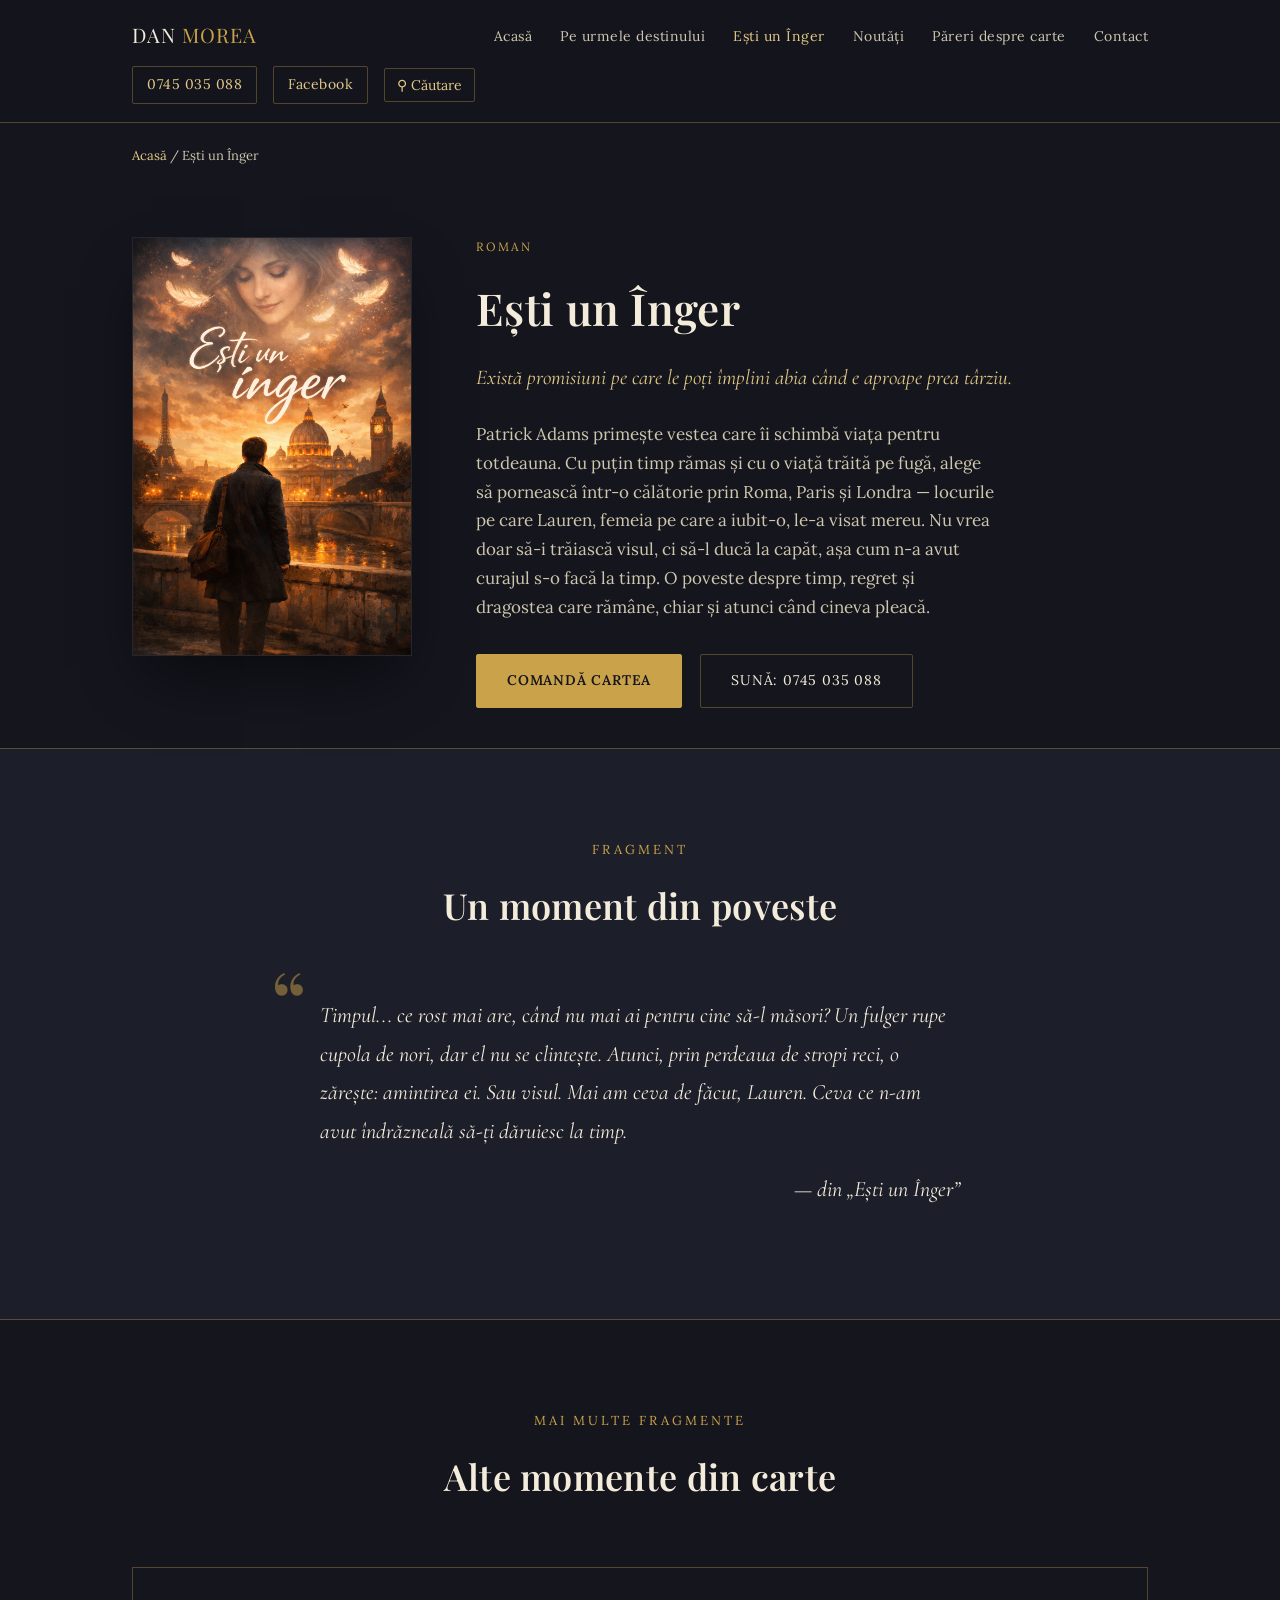
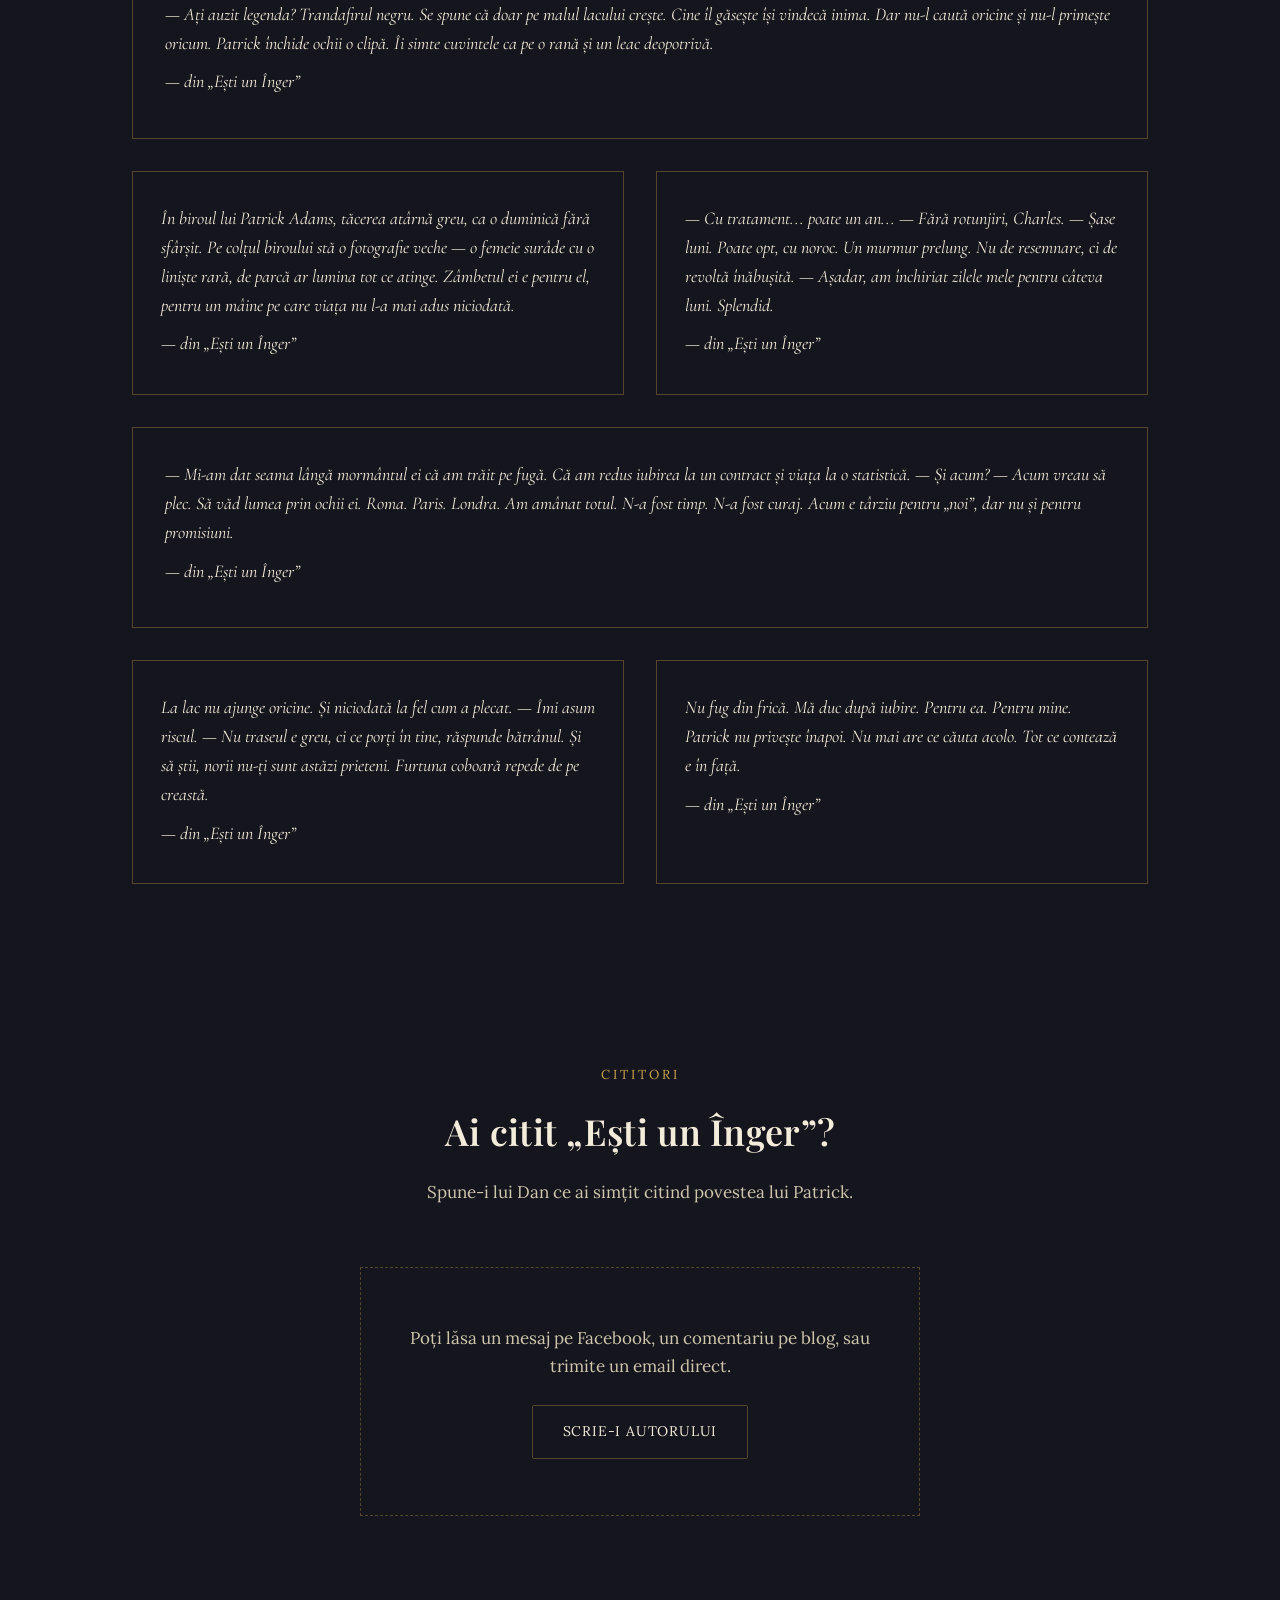
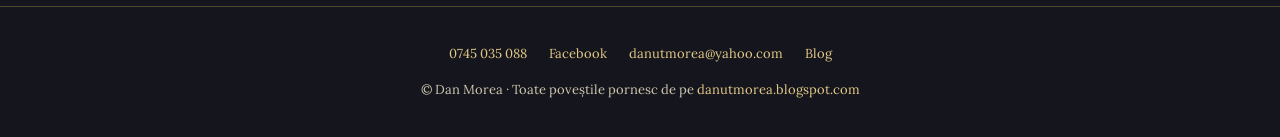
==== esti-un-inger.html @ 1bf9489e "Add files via upload" ====
<!DOCTYPE html>
<html lang="ro">
<head>
<meta charset="UTF-8">
<meta name="viewport" content="width=device-width, initial-scale=1.0">
<title>Ești un Înger — Dan Morea</title>
<meta name="description" content="Ești un Înger, roman de Dan Morea. Patrick Adams pornește într-o călătorie prin Roma, Paris și Londra pentru a împlini o promisiune amânată prea mult.">
<meta property="og:title" content="Ești un Înger — Dan Morea">
<meta property="og:description" content="Există promisiuni pe care le poți împlini abia când e aproape prea târziu. Descoperă romanul.">
<meta property="og:type" content="book">
<meta property="og:image" content="coperta-esti-un-inger.png">
<meta name="robots" content="index, follow">
<link rel="preconnect" href="https://fonts.googleapis.com">
<link rel="preconnect" href="https://fonts.gstatic.com" crossorigin>
<link href="https://fonts.googleapis.com/css2?family=Playfair+Display:ital,wght@0,500;0,600;1,500&family=Lora:ital,wght@0,400;0,500;1,400&family=Cormorant+Garamond:ital,wght@1,500&display=swap" rel="stylesheet">
<link rel="stylesheet" href="styles.css">
</head>
<body>

<header>
  <div class="nav">
    <div class="brand">DAN <span>MOREA</span></div>
    <nav>
      <ul>
        <li><a href="index.html">Acasă</a></li>
        <li><a href="pe-urmele-destinului.html">Pe urmele destinului</a></li>
        <li><a href="esti-un-inger.html" class="active">Ești un Înger</a></li>
        <li><a href="noutati.html">Noutăți</a></li>
        <li><a href="pareri.html">Păreri despre carte</a></li>
        <li><a href="index.html#contact">Contact</a></li>
      </ul>
    </nav>
    <div class="nav-icons">
      <a href="tel:0745035088">0745 035 088</a>
      <a href="https://www.facebook.com/Dan-Morea-103458004781067/">Facebook</a>
      <div class="search-wrap">
        <button class="search-toggle" onclick="document.getElementById('search-box').classList.toggle('open'); document.getElementById('site-search-input').focus();">⚲ Căutare</button>
        <div class="search-box" id="search-box">
          <input type="text" id="site-search-input" placeholder="Caută pe site...">
          <div class="search-results" id="site-search-results"></div>
        </div>
      </div>
    </div>
  </div>
</header>

<div class="breadcrumb"><a href="index.html">Acasă</a> / Ești un Înger</div>

<section class="book-hero">
  <div class="wrap book-hero-grid">
    <img class="cover-frame" src="coperta-esti-un-inger.png" alt="Coperta romanului Ești un Înger">
    <div>
      <div class="book-detail-eyebrow">Roman</div>
      <h1>Ești un Înger</h1>
      <p class="book-tagline">Există promisiuni pe care le poți împlini abia când e aproape prea târziu.</p>
      <p class="desc">Patrick Adams primește vestea care îi schimbă viața pentru totdeauna. Cu puțin timp rămas și cu o viață trăită pe fugă, alege să pornească într-o călătorie prin Roma, Paris și Londra — locurile pe care Lauren, femeia pe care a iubit-o, le-a visat mereu. Nu vrea doar să-i trăiască visul, ci să-l ducă la capăt, așa cum n-a avut curajul s-o facă la timp. O poveste despre timp, regret și dragostea care rămâne, chiar și atunci când cineva pleacă.</p>
      <div class="cta-row" style="justify-content:flex-start;">
        <a href="index.html#contact" class="btn btn-solid">Comandă cartea</a>
        <a href="tel:0745035088" class="btn btn-ghost">Sună: 0745 035 088</a>
      </div>
    </div>
  </div>
</section>

<section class="excerpt">
  <div class="wrap">
    <div class="section-head">
      <div class="eyebrow">Fragment</div>
      <h2>Un moment din poveste</h2>
    </div>
    <div class="excerpt-box">
      <p>Timpul... ce rost mai are, când nu mai ai pentru cine să-l măsori? Un fulger rupe cupola de nori, dar el nu se clintește. Atunci, prin perdeaua de stropi reci, o zărește: amintirea ei. Sau visul. Mai am ceva de făcut, Lauren. Ceva ce n-am avut îndrăzneală să-ți dăruiesc la timp.</p>
      <p class="excerpt-note">— din „Ești un Înger”</p>
    </div>
  </div>
</section>

<section style="background:var(--ink);">
  <div class="wrap">
    <div class="section-head">
      <div class="eyebrow">Mai multe fragmente</div>
      <h2>Alte momente din carte</h2>
    </div>
    <div class="fragment-grid">
      <div class="fragment-card wide">
        <div class="fragment-body" style="padding:32px;">
          <p>— Ați auzit legenda? Trandafirul negru. Se spune că doar pe malul lacului crește. Cine îl găsește își vindecă inima. Dar nu-l caută oricine și nu-l primește oricum. Patrick închide ochii o clipă. Îi simte cuvintele ca pe o rană și un leac deopotrivă.</p>
          <p class="fragment-note">— din „Ești un Înger”</p>
        </div>
      </div>
      <div class="fragment-card">
        <div class="fragment-body" style="padding-top:32px;">
          <p>În biroul lui Patrick Adams, tăcerea atârnă greu, ca o duminică fără sfârșit. Pe colțul biroului stă o fotografie veche — o femeie surâde cu o liniște rară, de parcă ar lumina tot ce atinge. Zâmbetul ei e pentru el, pentru un mâine pe care viața nu l-a mai adus niciodată.</p>
          <p class="fragment-note">— din „Ești un Înger”</p>
        </div>
      </div>
      <div class="fragment-card">
        <div class="fragment-body" style="padding-top:32px;">
          <p>— Cu tratament... poate un an... — Fără rotunjiri, Charles. — Șase luni. Poate opt, cu noroc. Un murmur prelung. Nu de resemnare, ci de revoltă înăbușită. — Așadar, am închiriat zilele mele pentru câteva luni. Splendid.</p>
          <p class="fragment-note">— din „Ești un Înger”</p>
        </div>
      </div>
      <div class="fragment-card wide">
        <div class="fragment-body" style="padding:32px;">
          <p>— Mi-am dat seama lângă mormântul ei că am trăit pe fugă. Că am redus iubirea la un contract și viața la o statistică. — Și acum? — Acum vreau să plec. Să văd lumea prin ochii ei. Roma. Paris. Londra. Am amânat totul. N-a fost timp. N-a fost curaj. Acum e târziu pentru „noi”, dar nu și pentru promisiuni.</p>
          <p class="fragment-note">— din „Ești un Înger”</p>
        </div>
      </div>
      <div class="fragment-card">
        <div class="fragment-body" style="padding-top:32px;">
          <p>La lac nu ajunge oricine. Și niciodată la fel cum a plecat. — Îmi asum riscul. — Nu traseul e greu, ci ce porți în tine, răspunde bătrânul. Și să știi, norii nu-ți sunt astăzi prieteni. Furtuna coboară repede de pe creastă.</p>
          <p class="fragment-note">— din „Ești un Înger”</p>
        </div>
      </div>
      <div class="fragment-card">
        <div class="fragment-body" style="padding-top:32px;">
          <p>Nu fug din frică. Mă duc după iubire. Pentru ea. Pentru mine. Patrick nu privește înapoi. Nu mai are ce căuta acolo. Tot ce contează e în față.</p>
          <p class="fragment-note">— din „Ești un Înger”</p>
        </div>
      </div>
    </div>
  </div>
</section>

<section id="pareri-teaser">
  <div class="wrap">
    <div class="section-head">
      <div class="eyebrow">Cititori</div>
      <h2>Ai citit „Ești un Înger”?</h2>
      <p>Spune-i lui Dan ce ai simțit citind povestea lui Patrick.</p>
    </div>
    <div class="review-empty">
      <p>Poți lăsa un mesaj pe Facebook, un comentariu pe blog, sau trimite un email direct.</p>
      <a href="index.html#contact" class="btn btn-ghost">Scrie-i autorului</a>
    </div>
  </div>
</section>

<footer>
  <div class="footer-links">
    <a href="tel:0745035088">0745 035 088</a>
    <a href="https://www.facebook.com/Dan-Morea-103458004781067/">Facebook</a>
    <a href="mailto:danutmorea@yahoo.com">danutmorea@yahoo.com</a>
    <a href="https://danutmorea.blogspot.com/">Blog</a>
  </div>
  © Dan Morea · Toate poveștile pornesc de pe <a href="https://danutmorea.blogspot.com/">danutmorea.blogspot.com</a>
</footer>

<script src="site-scripts.js"></script>
</body>
</html>
---- styles.css ----
:root{
  --ink:#14151d;
  --ink-2:#1c1e29;
  --parchment:#f4ecda;
  --parchment-dim:#cfc6ae;
  --gold:#c9a24a;
  --gold-soft:#e3c987;
  --wine:#7c2d3b;
  --wine-light:#a8455a;
  --line: rgba(201,162,74,0.35);
}
*{box-sizing:border-box; margin:0; padding:0;}
html{scroll-behavior:smooth;}
body{
  background:var(--ink);
  color:var(--parchment);
  font-family:'Lora', serif;
  line-height:1.7;
  font-size:17px;
}
h1,h2,h3{
  font-family:'Playfair Display', serif;
  font-weight:600;
  letter-spacing:0.3px;
}
a{color:inherit; text-decoration:none;}
img{max-width:100%; display:block;}
.wrap{max-width:1080px; margin:0 auto; padding:0 32px;}

/* Header */
header{
  position:relative; z-index:50;
  background:rgba(20,21,29,0.92);
  backdrop-filter:saturate(140%) blur(6px);
  border-bottom:1px solid var(--line);
}
.nav{
  display:flex; align-items:center; justify-content:space-between;
  padding:18px 32px; max-width:1080px; margin:0 auto;
  flex-wrap:wrap; gap:14px;
}
.brand{font-family:'Playfair Display', serif; font-size:20px; letter-spacing:1px; color:var(--parchment);}
.brand span{color:var(--gold);}
nav ul{list-style:none; display:flex; gap:28px; flex-wrap:wrap;}
nav a{font-size:14px; letter-spacing:0.5px; color:var(--parchment-dim); transition:color .2s;}
nav a:hover, nav a.active{color:var(--gold-soft);}
.nav-icons{display:flex; gap:16px; align-items:center;}
.nav-icons a{color:var(--gold-soft); font-size:14px; letter-spacing:0.5px; border:1px solid var(--line); padding:6px 14px; border-radius:2px;}
.nav-icons a:hover{border-color:var(--gold);}

/* Search */
.search-wrap{position:relative;}
.search-toggle{
  background:none; border:1px solid var(--line); color:var(--gold-soft);
  padding:7px 12px; border-radius:2px; cursor:pointer; font-size:14px; font-family:inherit;
}
.search-toggle:hover{border-color:var(--gold);}
.search-box{
  display:none; position:absolute; top:calc(100% + 8px); right:0;
  background:var(--ink-2); border:1px solid var(--line); border-radius:2px;
  padding:10px; width:260px; z-index:80;
}
.search-box.open{display:block;}
.search-box input{
  width:100%; background:var(--ink); border:1px solid var(--line); color:var(--parchment);
  padding:9px 12px; font-family:'Lora', serif; font-size:14px; border-radius:2px;
}
.search-box input:focus{outline:none; border-color:var(--gold);}
.search-results{display:none; margin-top:8px; max-height:280px; overflow-y:auto;}
.search-result-item{
  display:flex; flex-direction:column; gap:2px; padding:10px 8px; border-bottom:1px solid var(--line);
}
.search-result-item:last-child{border-bottom:none;}
.search-result-item strong{color:var(--gold-soft); font-size:13.5px; font-family:'Playfair Display', serif; font-weight:600;}
.search-result-item span{color:var(--parchment-dim); font-size:12px; line-height:1.4;}
.search-result-item:hover strong{color:var(--gold);}

/* Language select (opens Google Translate in a new tab) */
.lang-select{
  background:var(--ink); border:1px solid var(--line); color:var(--gold-soft);
  padding:7px 12px; border-radius:2px; font-family:'Lora', serif; font-size:14px; cursor:pointer;
}
.lang-select:focus{outline:none; border-color:var(--gold);}

/* Noutăți / news cards */
.news-list{display:flex; flex-direction:column; gap:24px; max-width:720px; margin:0 auto;}
.news-card{border:1px solid var(--line); padding:32px 36px;}
.news-date{font-size:13px; letter-spacing:1px; text-transform:uppercase; color:var(--gold); margin-bottom:10px;}
.news-card h3{font-size:22px; color:var(--parchment); margin-bottom:10px;}
.news-card p{color:var(--parchment-dim); font-size:15.5px;}

/* Google Translate widget - minimal reskin */
#google_translate_element{display:inline-block;}
#google_translate_element .goog-te-gadget{font-family:'Lora', serif !important; font-size:0 !important; color:transparent !important;}
#google_translate_element .goog-te-gadget-simple{
  background:var(--ink) !important; border:1px solid var(--line) !important; border-radius:2px !important;
  padding:6px 10px !important; display:inline-flex !important; align-items:center;
}
#google_translate_element .goog-te-gadget-simple .goog-te-menu-value span{color:var(--gold-soft) !important; font-size:14px !important;}
#google_translate_element .goog-te-gadget-simple .goog-te-menu-value{color:var(--gold-soft) !important;}
#google_translate_element img{display:none !important;}
.goog-te-banner-frame, .goog-te-banner-frame.skiptranslate, iframe.goog-te-banner-frame{
  display:none !important; visibility:hidden !important; height:0 !important;
}
html{top:0 !important; margin-top:0 !important;}
body{top:0 !important; margin-top:0 !important; position:static !important;}
.goog-tooltip, .goog-tooltip:hover{display:none !important;}
.goog-text-highlight{background:none !important; box-shadow:none !important;}

/* Breadcrumb */
.breadcrumb{padding:22px 32px 0; max-width:1080px; margin:0 auto; font-size:13px; color:var(--parchment-dim);}
.breadcrumb a{color:var(--gold-soft);}

/* Hero */
.hero{
  padding:100px 32px 90px;
  text-align:center;
  position:relative;
  overflow:hidden;
}
.hero::before{
  content:"";
  position:absolute; left:50%; top:0; bottom:0;
  width:1px; background:linear-gradient(to bottom, transparent, var(--line) 20%, var(--line) 80%, transparent);
  transform:translateX(-50%);
}
.eyebrow{
  font-size:13px; letter-spacing:3px; text-transform:uppercase;
  color:var(--gold); margin-bottom:24px; position:relative;
}
.hero h1{
  font-size:clamp(30px, 4.6vw, 50px);
  color:var(--parchment);
  max-width:820px; margin:0 auto 28px;
  line-height:1.25;
  position:relative;
}
.hero-quote{
  font-family:'Cormorant Garamond', serif;
  font-style:italic;
  font-size:23px;
  color:var(--parchment-dim);
  max-width:560px; margin:0 auto 40px;
  position:relative;
}
.cta-row{display:flex; gap:18px; justify-content:center; flex-wrap:wrap; position:relative;}
.btn{
  display:inline-block; padding:14px 30px;
  font-size:14px; letter-spacing:0.8px; text-transform:uppercase;
  border:1px solid var(--gold); border-radius:2px;
  transition:all .25s; cursor:pointer; background:none; font-family:inherit;
}
.btn-solid{background:var(--gold); color:var(--ink); font-weight:600;}
.btn-solid:hover{background:var(--gold-soft); border-color:var(--gold-soft);}
.btn-ghost{color:var(--parchment); border-color:var(--line);}
.btn-ghost:hover{border-color:var(--gold); color:var(--gold-soft);}

/* Section shared */
section{padding:90px 0;}
.section-head{text-align:center; margin-bottom:60px;}
.section-head .eyebrow{margin-bottom:14px;}
.section-head h2{font-size:clamp(26px,3.4vw,36px); color:var(--parchment);}
.section-head p{color:var(--parchment-dim); max-width:560px; margin:16px auto 0;}

/* Books grid (home) */
.books-grid{
  display:grid; grid-template-columns:1fr 1fr; gap:0;
  position:relative;
}
.books-grid::before{
  content:"";
  position:absolute; left:50%; top:40px; bottom:40px; width:1px;
  background:repeating-linear-gradient(to bottom, var(--gold) 0 6px, transparent 6px 12px);
  transform:translateX(-50%);
  opacity:0.55;
}
.book-card{
  padding:0 56px; display:flex; flex-direction:column; align-items:center; text-align:center;
}
.cover-frame{
  width:220px; box-shadow:0 30px 60px -20px rgba(0,0,0,0.6);
  border:1px solid rgba(244,236,218,0.08);
  margin-bottom:32px;
}
.book-eyebrow{font-size:12px; letter-spacing:2px; text-transform:uppercase; color:var(--gold); margin-bottom:10px;}
.book-card h3{font-size:28px; color:var(--parchment); margin-bottom:6px;}
.book-tagline{font-family:'Cormorant Garamond', serif; font-style:italic; font-size:19px; color:var(--gold-soft); margin-bottom:20px;}
.book-blurb{color:var(--parchment-dim); font-size:15.5px; max-width:340px; margin-bottom:28px;}
.thread-node{
  position:absolute; left:50%; top:50%; transform:translate(-50%,-50%);
  width:64px; height:64px; border-radius:50%;
  background:var(--ink); border:1px solid var(--gold);
  display:flex; align-items:center; justify-content:center;
  font-family:'Cormorant Garamond', serif; font-style:italic; font-size:14px; color:var(--gold-soft);
  text-align:center; line-height:1.1; z-index:2;
}
.thread-wrap{position:relative;}

/* Book detail page */
.book-hero{padding:70px 32px 40px;}
.book-hero-grid{display:grid; grid-template-columns:280px 1fr; gap:64px; align-items:start;}
.book-hero-grid .cover-frame{width:100%; margin-bottom:0;}
.book-detail-eyebrow{font-size:12px; letter-spacing:2px; text-transform:uppercase; color:var(--gold); margin-bottom:14px;}
.book-hero-grid h1{font-size:clamp(30px,4vw,44px); margin-bottom:14px;}
.book-hero-grid .book-tagline{font-size:21px; margin-bottom:24px;}
.book-hero-grid p.desc{color:var(--parchment-dim); margin-bottom:32px; max-width:520px;}

.excerpt{background:var(--ink-2); border-top:1px solid var(--line); border-bottom:1px solid var(--line);}
.excerpt-box{
  max-width:680px; margin:0 auto; position:relative; padding:0 20px;
}
.excerpt-box::before{
  content:"\201C"; font-family:'Playfair Display', serif; font-size:90px; color:var(--gold);
  opacity:0.5; position:absolute; left:-30px; top:-40px; line-height:1;
}
.excerpt-box p{
  font-family:'Cormorant Garamond', serif; font-style:italic; font-size:22px; line-height:1.75;
  color:var(--parchment); margin-bottom:20px;
}
.excerpt-note{font-family:'Lora', serif; font-style:normal; font-size:14px; color:var(--parchment-dim); text-align:right;}

/* Fragment gallery */
.fragment-grid{display:grid; grid-template-columns:1fr 1fr; gap:32px;}
.fragment-card{border:1px solid var(--line);}
.fragment-card img{width:100%; height:260px; object-fit:cover;}
.fragment-body{padding:26px 28px;}
.fragment-body p{font-family:'Cormorant Garamond', serif; font-style:italic; font-size:18px; color:var(--parchment); line-height:1.6; margin-bottom:10px;}
.fragment-note{font-size:13px; color:var(--parchment-dim);}
.fragment-card.wide{grid-column:1 / -1;}
.fragment-card.wide .fragment-inner{display:grid; grid-template-columns:280px 1fr;}
.fragment-card.wide img{height:100%; min-height:220px;}
@media (max-width:820px){
  .fragment-grid{grid-template-columns:1fr;}
  .fragment-card.wide .fragment-inner{grid-template-columns:1fr;}
}

/* About */
.about{background:var(--ink-2); border-top:1px solid var(--line); border-bottom:1px solid var(--line);}
.about-grid{
  display:grid; grid-template-columns:220px 1fr; gap:56px; align-items:center;
}
.about-photo{border-radius:2px; filter:grayscale(15%);}
.about h2{font-size:30px; margin-bottom:20px; color:var(--parchment);}
.about p{color:var(--parchment-dim); font-size:16px; max-width:560px;}
.about p + p{margin-top:14px;}
.about .signature{
  margin-top:24px; font-family:'Cormorant Garamond', serif; font-style:italic;
  color:var(--gold-soft); font-size:20px;
}

/* Reviews */
.review-grid{display:grid; grid-template-columns:1fr 1fr; gap:28px;}
.review-card{
  border:1px solid var(--line); padding:32px; position:relative;
}
.review-card .quote-mark{font-family:'Playfair Display', serif; font-size:40px; color:var(--gold); opacity:0.6; line-height:1; margin-bottom:8px;}
.review-card p{color:var(--parchment-dim); font-size:15px;}
.review-empty{
  text-align:center; max-width:560px; margin:0 auto; padding:56px 40px;
  border:1px dashed var(--line);
}
.review-empty p{color:var(--parchment-dim); margin-bottom:24px;}

/* Contact */
.contact{text-align:center;}
.contact-grid{display:grid; grid-template-columns:1fr 1fr; gap:40px; max-width:900px; margin:0 auto; text-align:left;}
.contact-card{
  padding:44px 40px;
  border:1px solid var(--line); position:relative;
}
.contact-card::before, .contact-card::after{
  content:""; position:absolute; width:14px; height:14px; border:1px solid var(--gold);
}
.contact-card::before{top:-1px; left:-1px; border-right:none; border-bottom:none;}
.contact-card::after{bottom:-1px; right:-1px; border-left:none; border-top:none;}
.contact-card p{color:var(--parchment-dim); margin-bottom:24px;}
.phone{
  font-family:'Playfair Display', serif; font-size:28px; color:var(--gold-soft); letter-spacing:1px;
  margin-bottom:20px; display:block;
}
.contact-links{display:flex; flex-direction:column; gap:14px; margin-top:8px;}
.contact-links a{
  color:var(--parchment-dim); border-bottom:1px solid var(--line); padding-bottom:3px; font-size:15px; width:fit-content;
}
.contact-links a:hover{color:var(--gold-soft); border-color:var(--gold);}

.form-card{padding:44px 40px; border:1px solid var(--line);}
.form-card h3{font-size:20px; margin-bottom:22px; color:var(--parchment); font-weight:500;}
.form-row{margin-bottom:18px;}
.form-row label{display:block; font-size:13px; letter-spacing:0.5px; text-transform:uppercase; color:var(--gold-soft); margin-bottom:8px;}
.form-row input, .form-row textarea{
  width:100%; background:var(--ink); border:1px solid var(--line); color:var(--parchment);
  padding:12px 14px; font-family:'Lora', serif; font-size:15px; border-radius:2px;
}
.form-row input:focus, .form-row textarea:focus{outline:none; border-color:var(--gold);}
.form-row textarea{resize:vertical; min-height:110px;}

footer{
  padding:36px 32px; text-align:center; font-size:13px; color:var(--parchment-dim);
  border-top:1px solid var(--line);
}
footer .footer-links{display:flex; gap:22px; justify-content:center; margin-bottom:14px; flex-wrap:wrap;}
footer a{color:var(--gold-soft);}

@media (max-width:820px){
  .books-grid{grid-template-columns:1fr; gap:80px;}
  .books-grid::before{display:none;}
  .thread-node{display:none;}
  .book-card{padding:0 24px;}
  .about-grid{grid-template-columns:1fr; text-align:center;}
  .about-photo{margin:0 auto; width:160px;}
  .hero::before{display:none;}
  .book-hero-grid{grid-template-columns:1fr; text-align:center;}
  .book-hero-grid .cover-frame{width:220px; margin:0 auto;}
  .review-grid{grid-template-columns:1fr;}
  .contact-grid{grid-template-columns:1fr;}
}
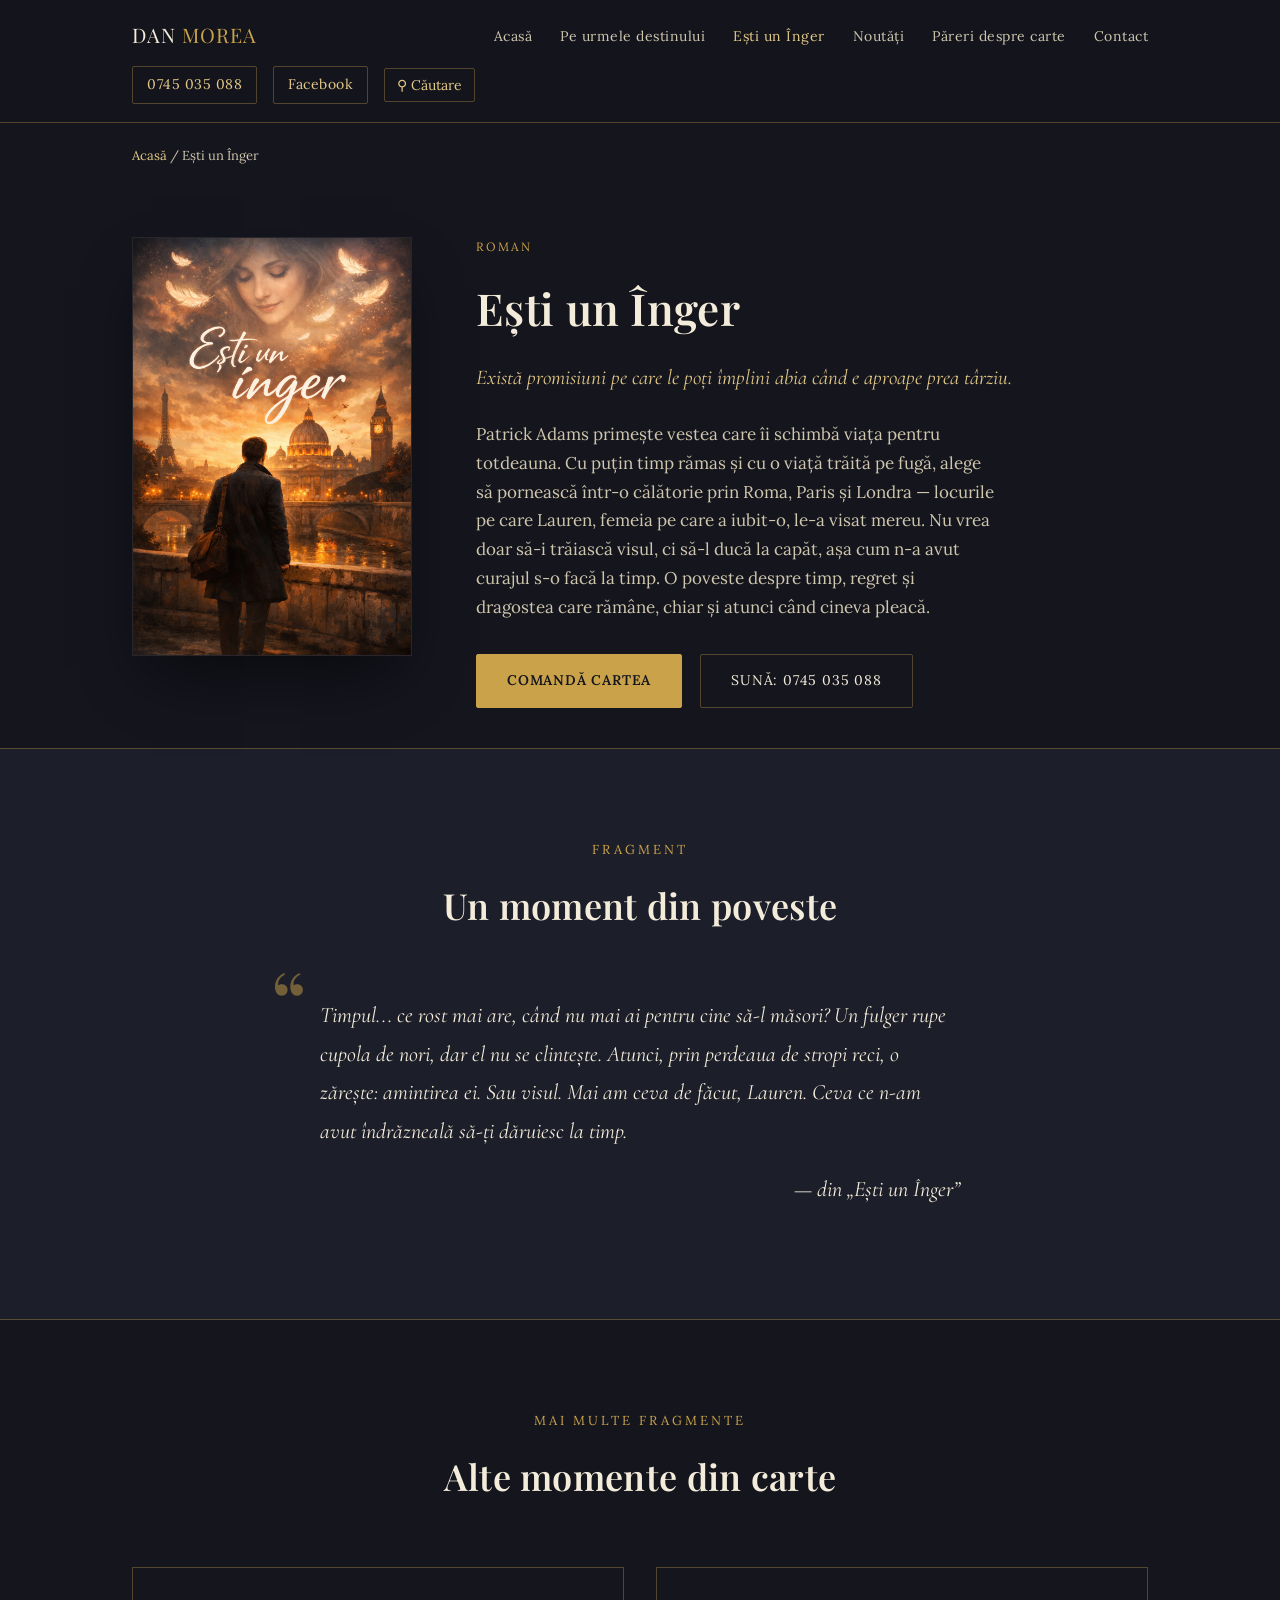
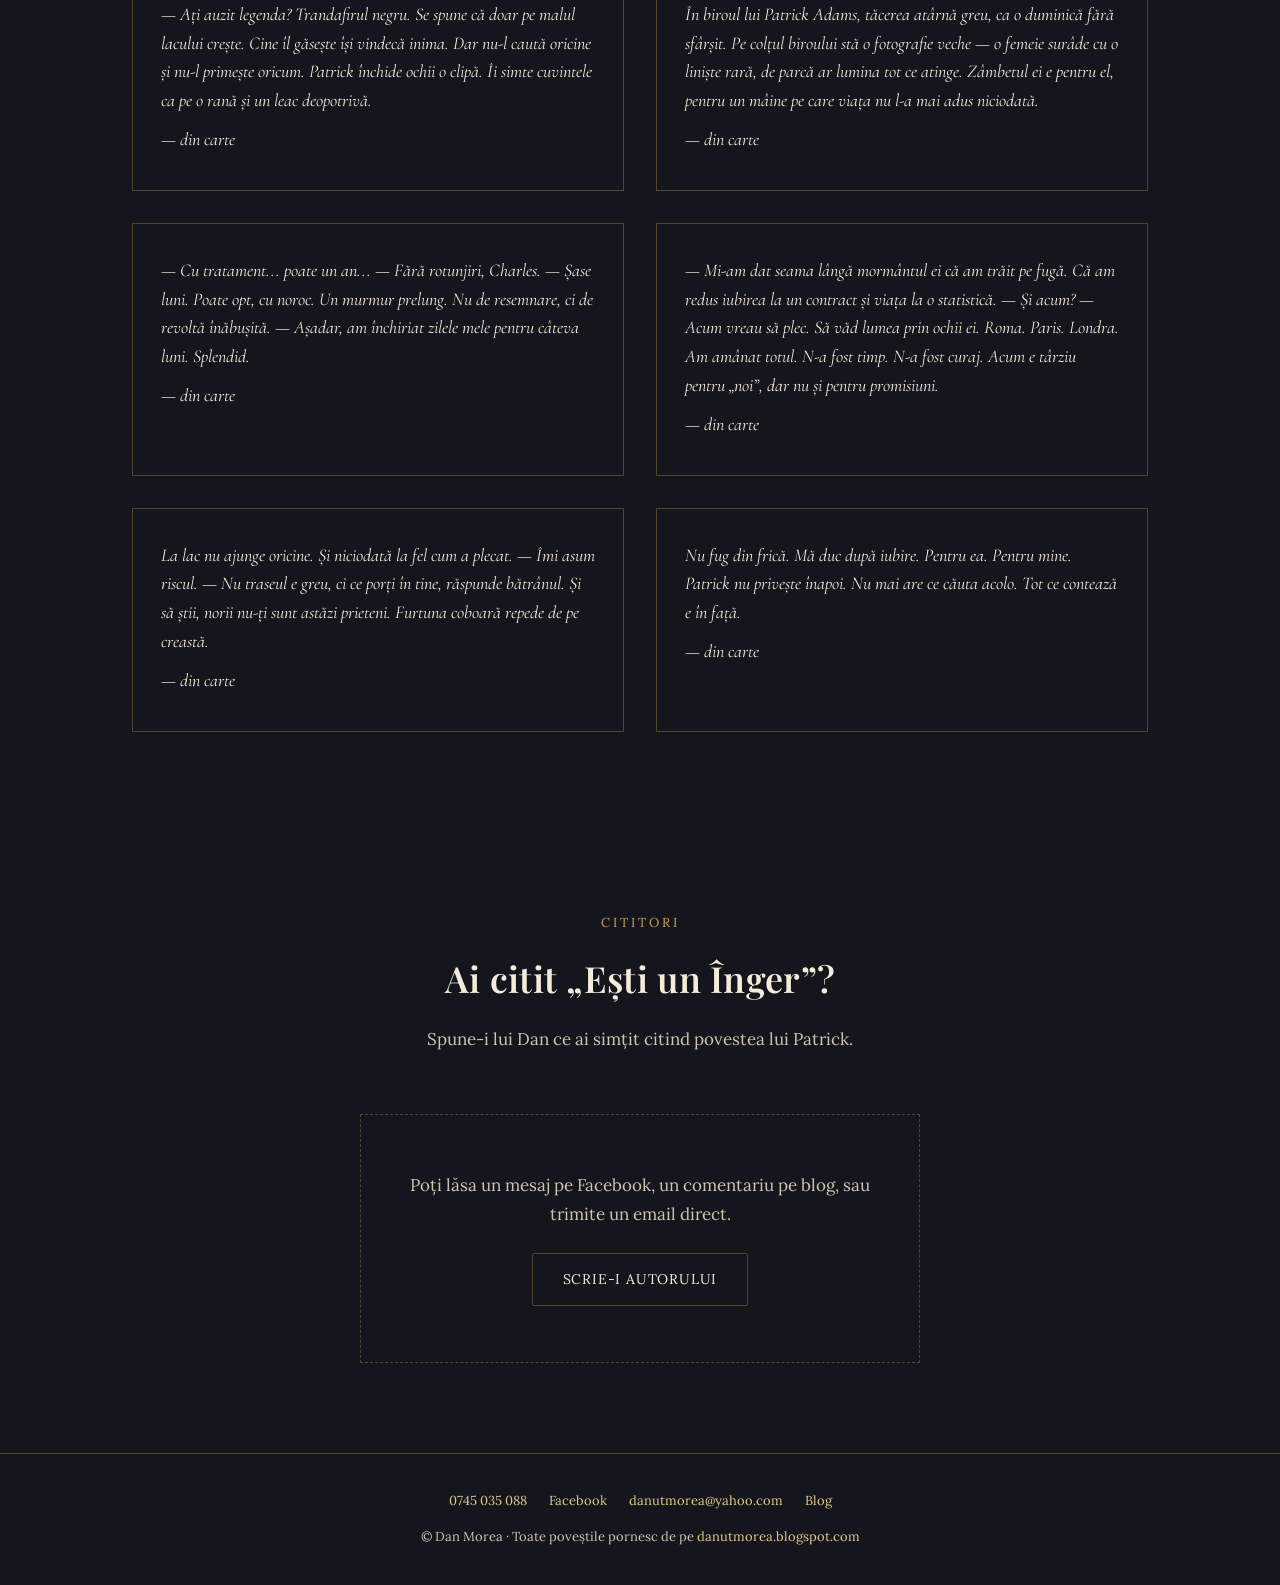
==== commit 35be73bc: "Add files via upload" ====
--- a/esti-un-inger.html
+++ b/esti-un-inger.html
@@ -31,8 +31,8 @@
       </ul>
     </nav>
     <div class="nav-icons">
-      <a href="tel:0745035088">0745 035 088</a>
-      <a href="https://www.facebook.com/Dan-Morea-103458004781067/">Facebook</a>
+      <a href="tel:0745035088" data-site="tel"><span class="site-tel-text">0745 035 088</span></a>
+      <a href="https://www.facebook.com/Dan-Morea-103458004781067/" data-site="fb">Facebook</a>
       <div class="search-wrap">
         <button class="search-toggle" onclick="document.getElementById('search-box').classList.toggle('open'); document.getElementById('site-search-input').focus();">⚲ Căutare</button>
         <div class="search-box" id="search-box">
@@ -52,11 +52,11 @@
     <div>
       <div class="book-detail-eyebrow">Roman</div>
       <h1>Ești un Înger</h1>
-      <p class="book-tagline">Există promisiuni pe care le poți împlini abia când e aproape prea târziu.</p>
-      <p class="desc">Patrick Adams primește vestea care îi schimbă viața pentru totdeauna. Cu puțin timp rămas și cu o viață trăită pe fugă, alege să pornească într-o călătorie prin Roma, Paris și Londra — locurile pe care Lauren, femeia pe care a iubit-o, le-a visat mereu. Nu vrea doar să-i trăiască visul, ci să-l ducă la capăt, așa cum n-a avut curajul s-o facă la timp. O poveste despre timp, regret și dragostea care rămâne, chiar și atunci când cineva pleacă.</p>
-      <div class="cta-row" style="justify-content:flex-start;">
-        <a href="index.html#contact" class="btn btn-solid">Comandă cartea</a>
-        <a href="tel:0745035088" class="btn btn-ghost">Sună: 0745 035 088</a>
+      <p class="book-tagline" id="carte-tagline">Există promisiuni pe care le poți împlini abia când e aproape prea târziu.</p>
+      <p class="desc" id="carte-descriere">Patrick Adams primește vestea care îi schimbă viața pentru totdeauna. Cu puțin timp rămas și cu o viață trăită pe fugă, alege să pornească într-o călătorie prin Roma, Paris și Londra — locurile pe care Lauren, femeia pe care a iubit-o, le-a visat mereu. Nu vrea doar să-i trăiască visul, ci să-l ducă la capăt, așa cum n-a avut curajul s-o facă la timp. O poveste despre timp, regret și dragostea care rămâne, chiar și atunci când cineva pleacă.</p>
+      <div class="cta-row" style="justify-content:flex-start;" id="carte-cta-row">
+        <a href="index.html#contact" class="btn btn-solid" id="carte-buton-comanda">Comandă cartea</a>
+        <a href="tel:0745035088" class="btn btn-ghost" data-site="tel">Sună: <span class="site-tel-text">0745 035 088</span></a>
       </div>
     </div>
   </div>
@@ -81,43 +81,8 @@
       <div class="eyebrow">Mai multe fragmente</div>
       <h2>Alte momente din carte</h2>
     </div>
-    <div class="fragment-grid">
-      <div class="fragment-card wide">
-        <div class="fragment-body" style="padding:32px;">
-          <p>— Ați auzit legenda? Trandafirul negru. Se spune că doar pe malul lacului crește. Cine îl găsește își vindecă inima. Dar nu-l caută oricine și nu-l primește oricum. Patrick închide ochii o clipă. Îi simte cuvintele ca pe o rană și un leac deopotrivă.</p>
-          <p class="fragment-note">— din „Ești un Înger”</p>
-        </div>
-      </div>
-      <div class="fragment-card">
-        <div class="fragment-body" style="padding-top:32px;">
-          <p>În biroul lui Patrick Adams, tăcerea atârnă greu, ca o duminică fără sfârșit. Pe colțul biroului stă o fotografie veche — o femeie surâde cu o liniște rară, de parcă ar lumina tot ce atinge. Zâmbetul ei e pentru el, pentru un mâine pe care viața nu l-a mai adus niciodată.</p>
-          <p class="fragment-note">— din „Ești un Înger”</p>
-        </div>
-      </div>
-      <div class="fragment-card">
-        <div class="fragment-body" style="padding-top:32px;">
-          <p>— Cu tratament... poate un an... — Fără rotunjiri, Charles. — Șase luni. Poate opt, cu noroc. Un murmur prelung. Nu de resemnare, ci de revoltă înăbușită. — Așadar, am închiriat zilele mele pentru câteva luni. Splendid.</p>
-          <p class="fragment-note">— din „Ești un Înger”</p>
-        </div>
-      </div>
-      <div class="fragment-card wide">
-        <div class="fragment-body" style="padding:32px;">
-          <p>— Mi-am dat seama lângă mormântul ei că am trăit pe fugă. Că am redus iubirea la un contract și viața la o statistică. — Și acum? — Acum vreau să plec. Să văd lumea prin ochii ei. Roma. Paris. Londra. Am amânat totul. N-a fost timp. N-a fost curaj. Acum e târziu pentru „noi”, dar nu și pentru promisiuni.</p>
-          <p class="fragment-note">— din „Ești un Înger”</p>
-        </div>
-      </div>
-      <div class="fragment-card">
-        <div class="fragment-body" style="padding-top:32px;">
-          <p>La lac nu ajunge oricine. Și niciodată la fel cum a plecat. — Îmi asum riscul. — Nu traseul e greu, ci ce porți în tine, răspunde bătrânul. Și să știi, norii nu-ți sunt astăzi prieteni. Furtuna coboară repede de pe creastă.</p>
-          <p class="fragment-note">— din „Ești un Înger”</p>
-        </div>
-      </div>
-      <div class="fragment-card">
-        <div class="fragment-body" style="padding-top:32px;">
-          <p>Nu fug din frică. Mă duc după iubire. Pentru ea. Pentru mine. Patrick nu privește înapoi. Nu mai are ce căuta acolo. Tot ce contează e în față.</p>
-          <p class="fragment-note">— din „Ești un Înger”</p>
-        </div>
-      </div>
+    <div class="fragment-grid" id="fragmente-list" data-file="fragmente-carte2.json">
+      <p style="color:var(--parchment-dim); text-align:center; grid-column:1/-1;">Se încarcă fragmentele...</p>
     </div>
   </div>
 </section>
@@ -138,9 +103,9 @@
 
 <footer>
   <div class="footer-links">
-    <a href="tel:0745035088">0745 035 088</a>
-    <a href="https://www.facebook.com/Dan-Morea-103458004781067/">Facebook</a>
-    <a href="mailto:danutmorea@yahoo.com">danutmorea@yahoo.com</a>
+    <a href="tel:0745035088" data-site="tel"><span class="site-tel-text">0745 035 088</span></a>
+    <a href="https://www.facebook.com/Dan-Morea-103458004781067/" data-site="fb">Facebook</a>
+    <a href="mailto:danutmorea@yahoo.com" data-site="email" class="site-email-text">danutmorea@yahoo.com</a>
     <a href="https://danutmorea.blogspot.com/">Blog</a>
   </div>
   © Dan Morea · Toate poveștile pornesc de pe <a href="https://danutmorea.blogspot.com/">danutmorea.blogspot.com</a>
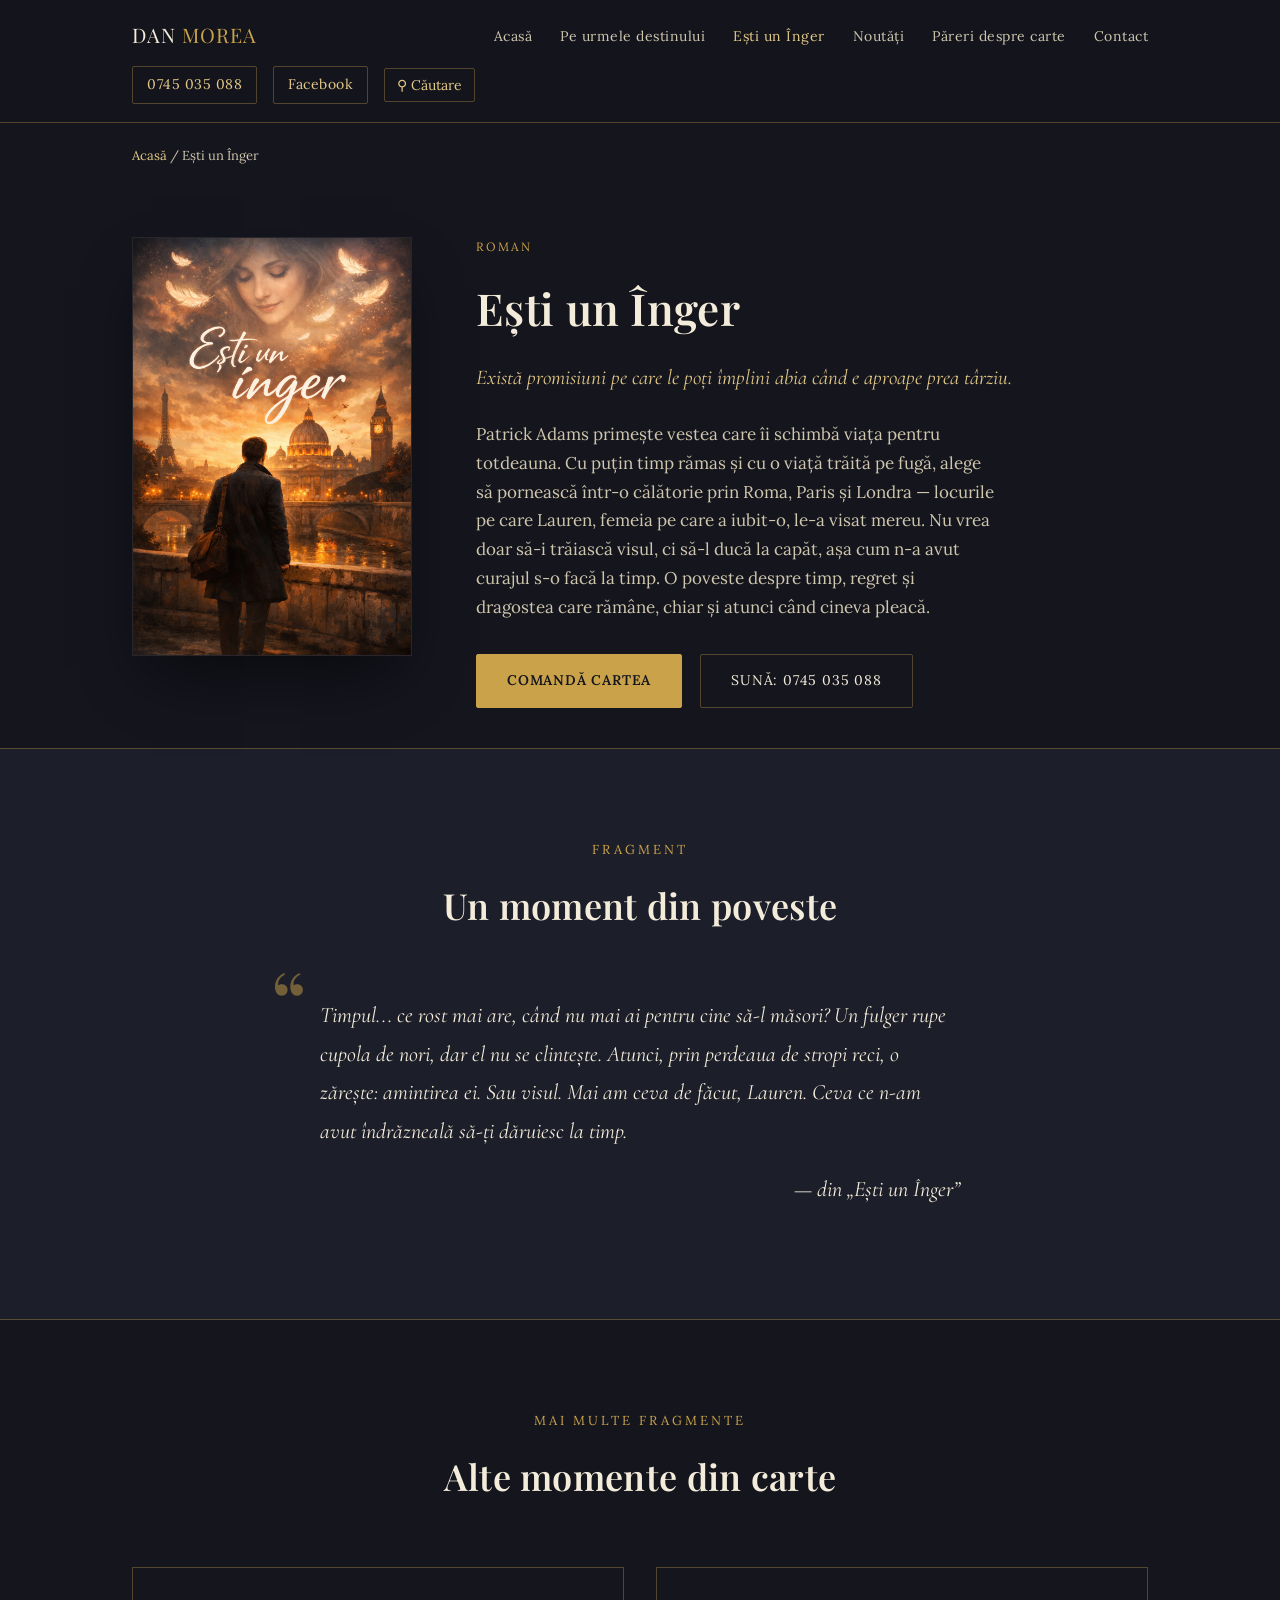
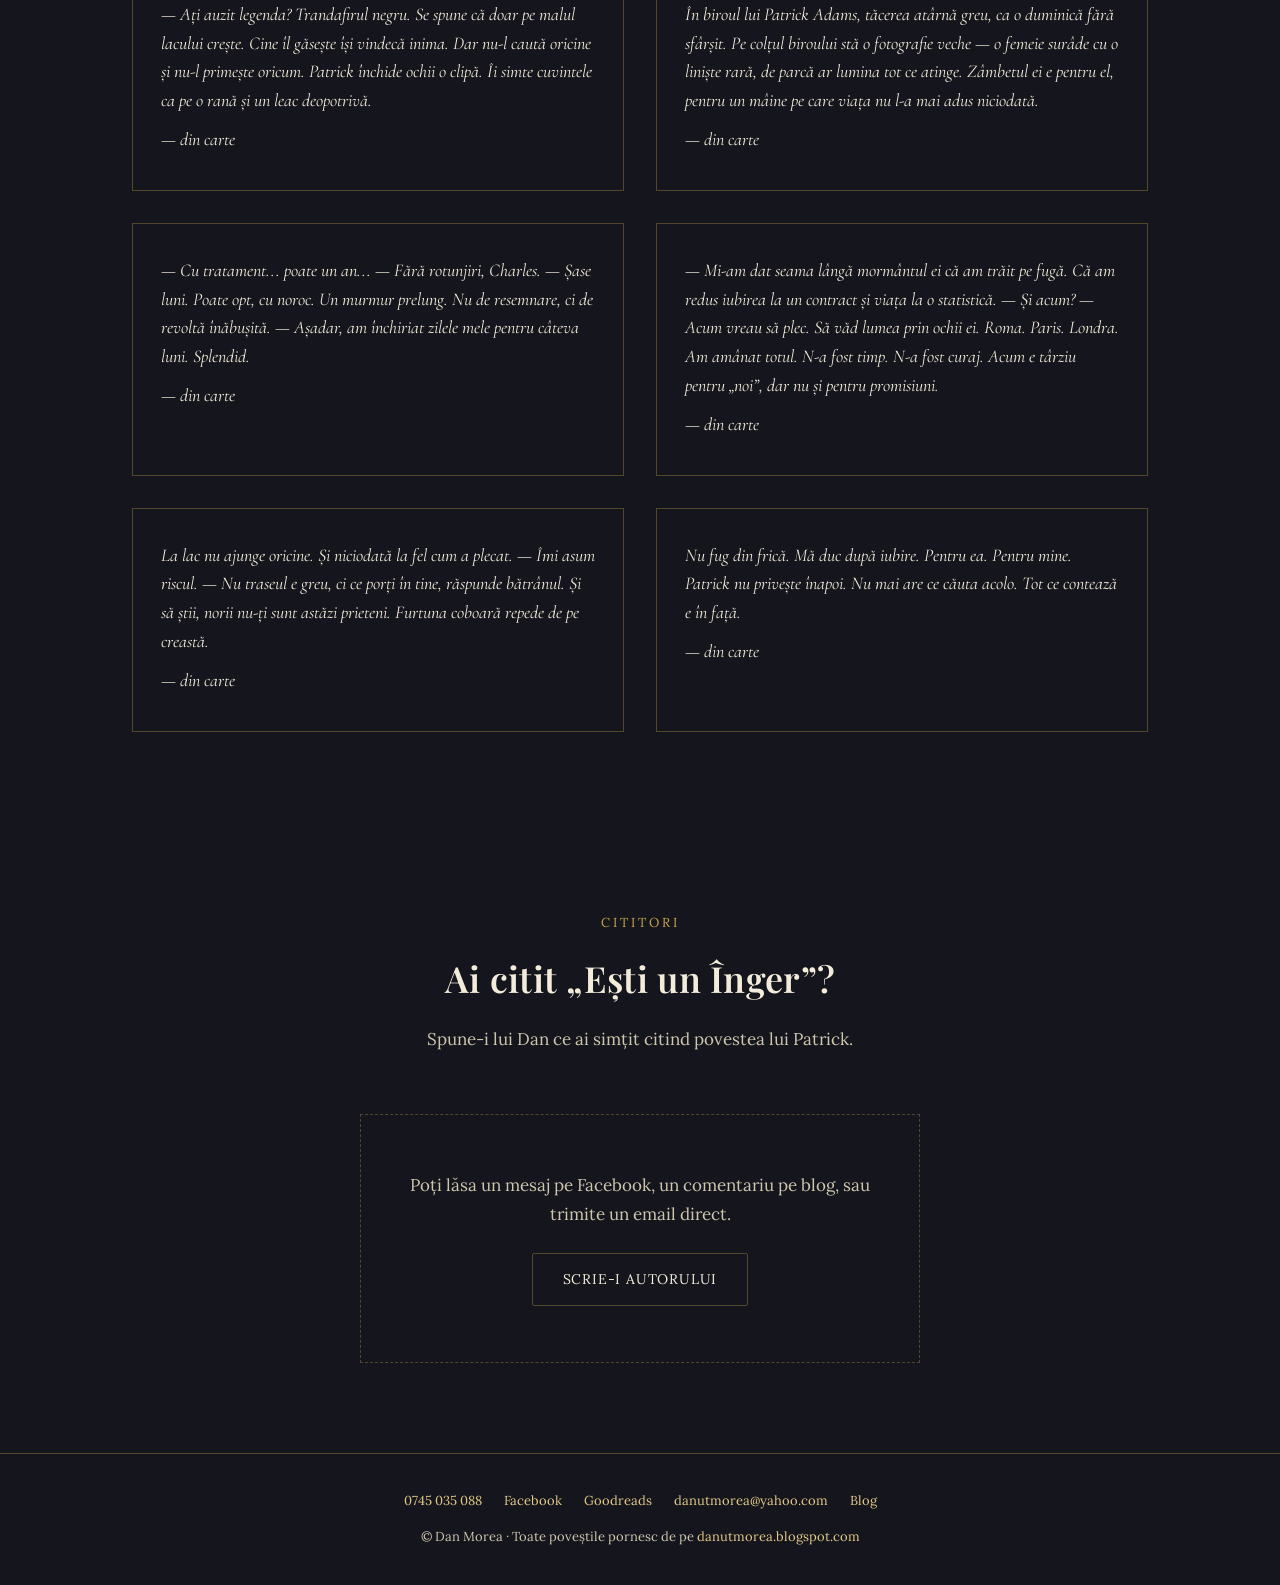
==== commit 0ee7e917: "Add files via upload" ====
--- a/esti-un-inger.html
+++ b/esti-un-inger.html
@@ -105,6 +105,7 @@
   <div class="footer-links">
     <a href="tel:0745035088" data-site="tel"><span class="site-tel-text">0745 035 088</span></a>
     <a href="https://www.facebook.com/Dan-Morea-103458004781067/" data-site="fb">Facebook</a>
+    <a href="https://www.goodreads.com/user/show/203054565-dan-morea" data-site="goodreads">Goodreads</a>
     <a href="mailto:danutmorea@yahoo.com" data-site="email" class="site-email-text">danutmorea@yahoo.com</a>
     <a href="https://danutmorea.blogspot.com/">Blog</a>
   </div>
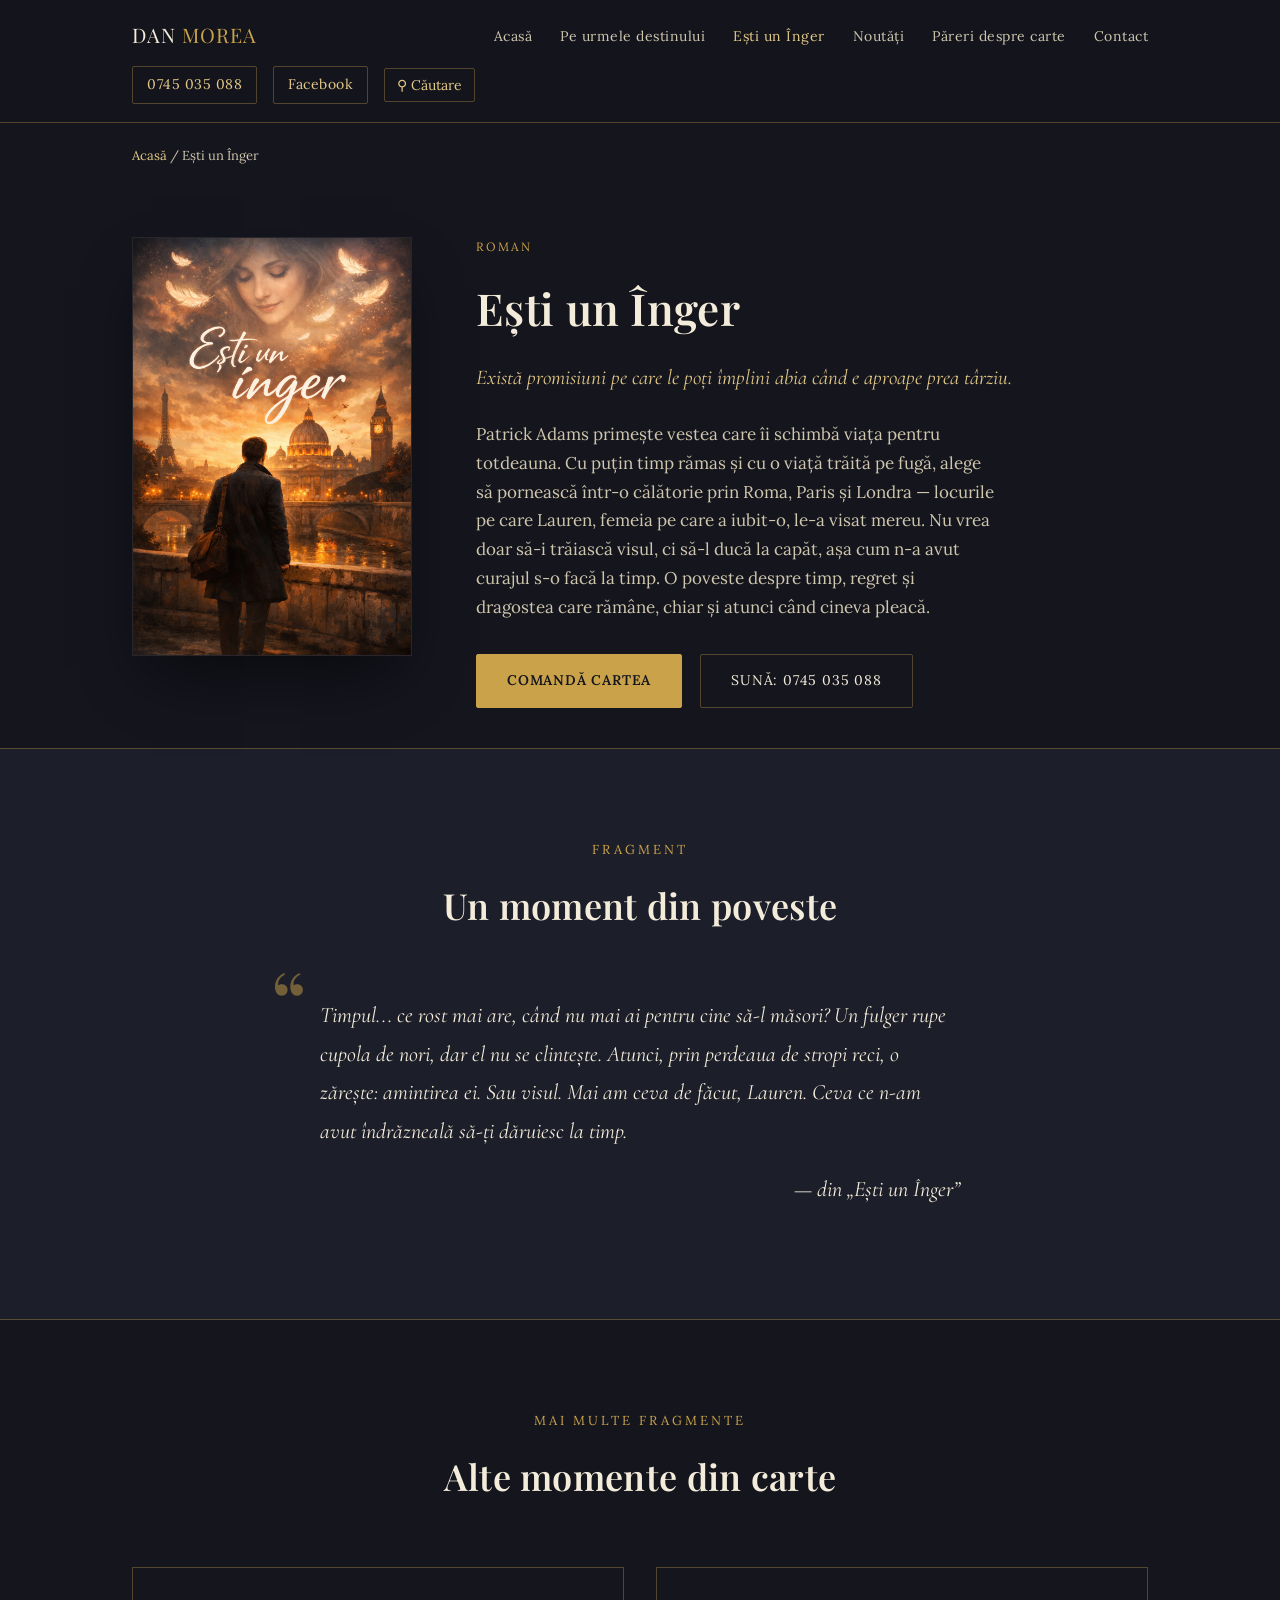
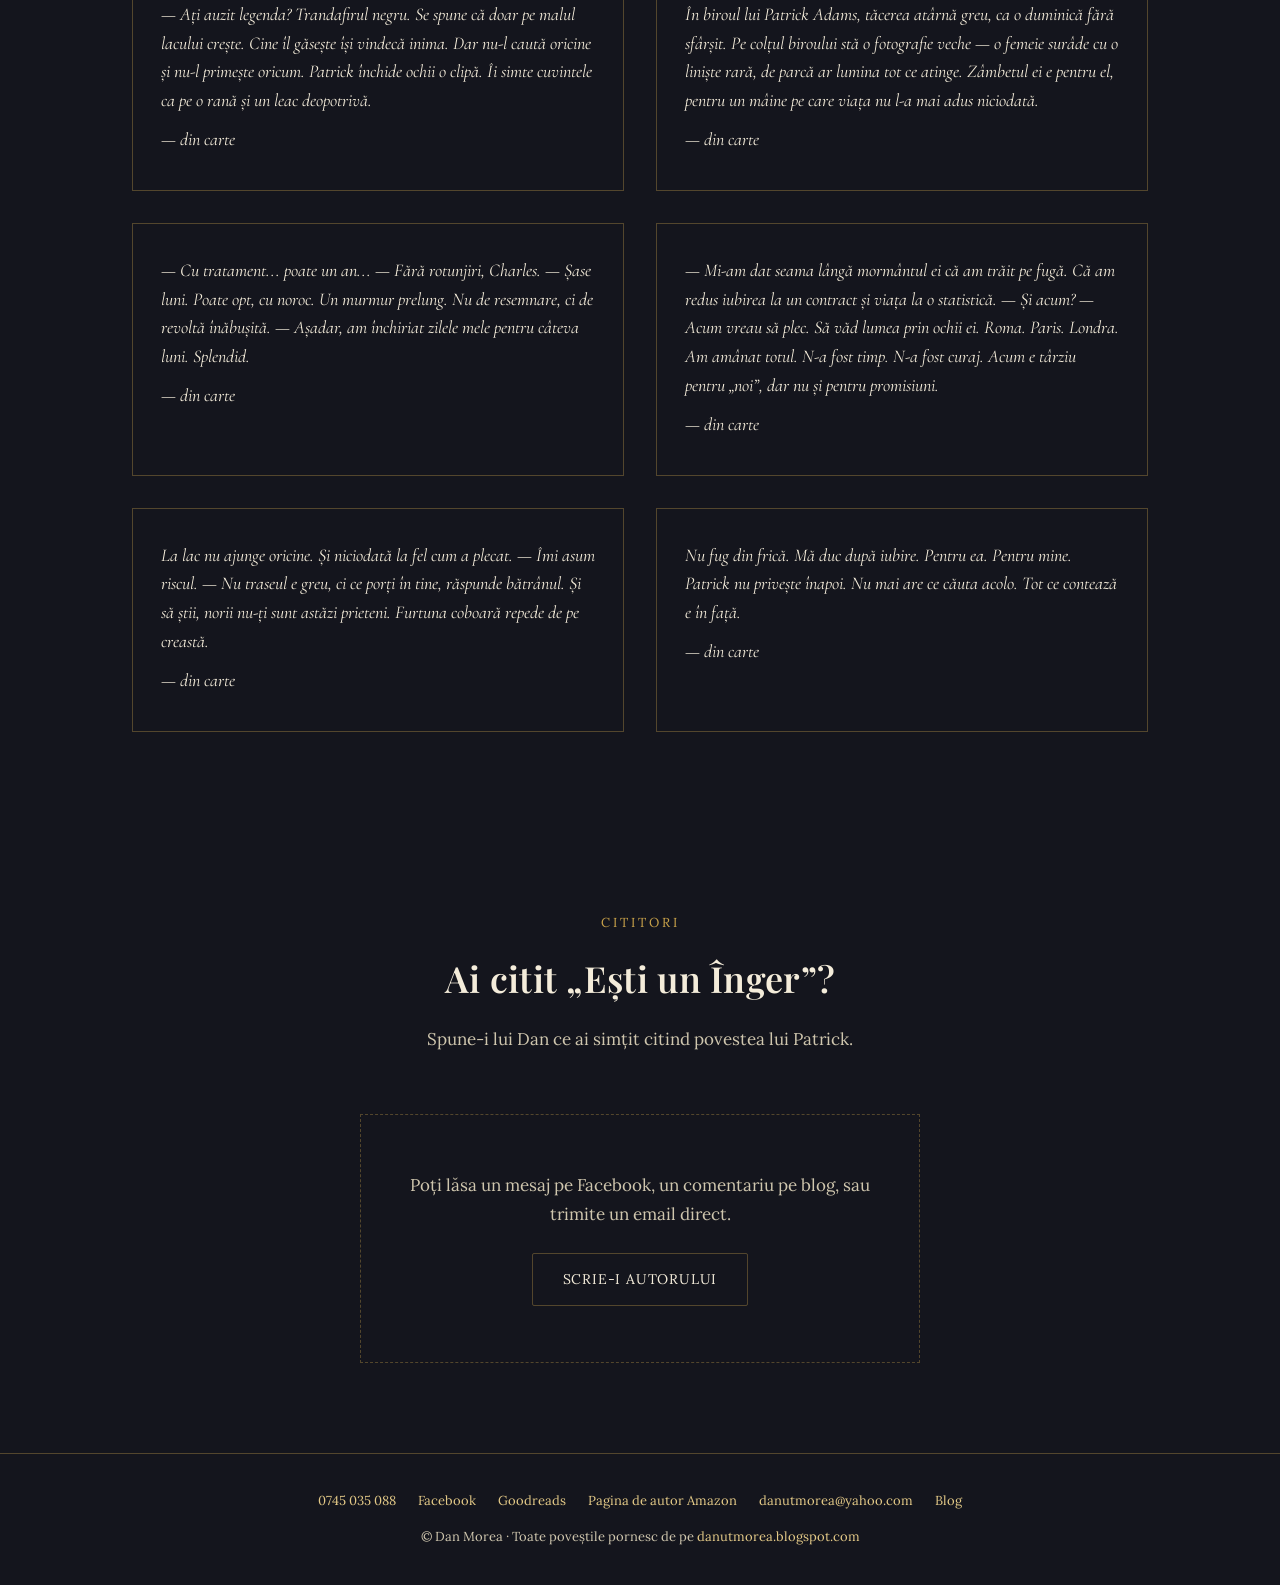
==== commit 4182adf6: "Add files via upload" ====
--- a/esti-un-inger.html
+++ b/esti-un-inger.html
@@ -106,6 +106,7 @@
     <a href="tel:0745035088" data-site="tel"><span class="site-tel-text">0745 035 088</span></a>
     <a href="https://www.facebook.com/Dan-Morea-103458004781067/" data-site="fb">Facebook</a>
     <a href="https://www.goodreads.com/user/show/203054565-dan-morea" data-site="goodreads">Goodreads</a>
+    <a href="https://www.amazon.com/author/dan-morea" data-site="amazon-autor">Pagina de autor Amazon</a>
     <a href="mailto:danutmorea@yahoo.com" data-site="email" class="site-email-text">danutmorea@yahoo.com</a>
     <a href="https://danutmorea.blogspot.com/">Blog</a>
   </div>
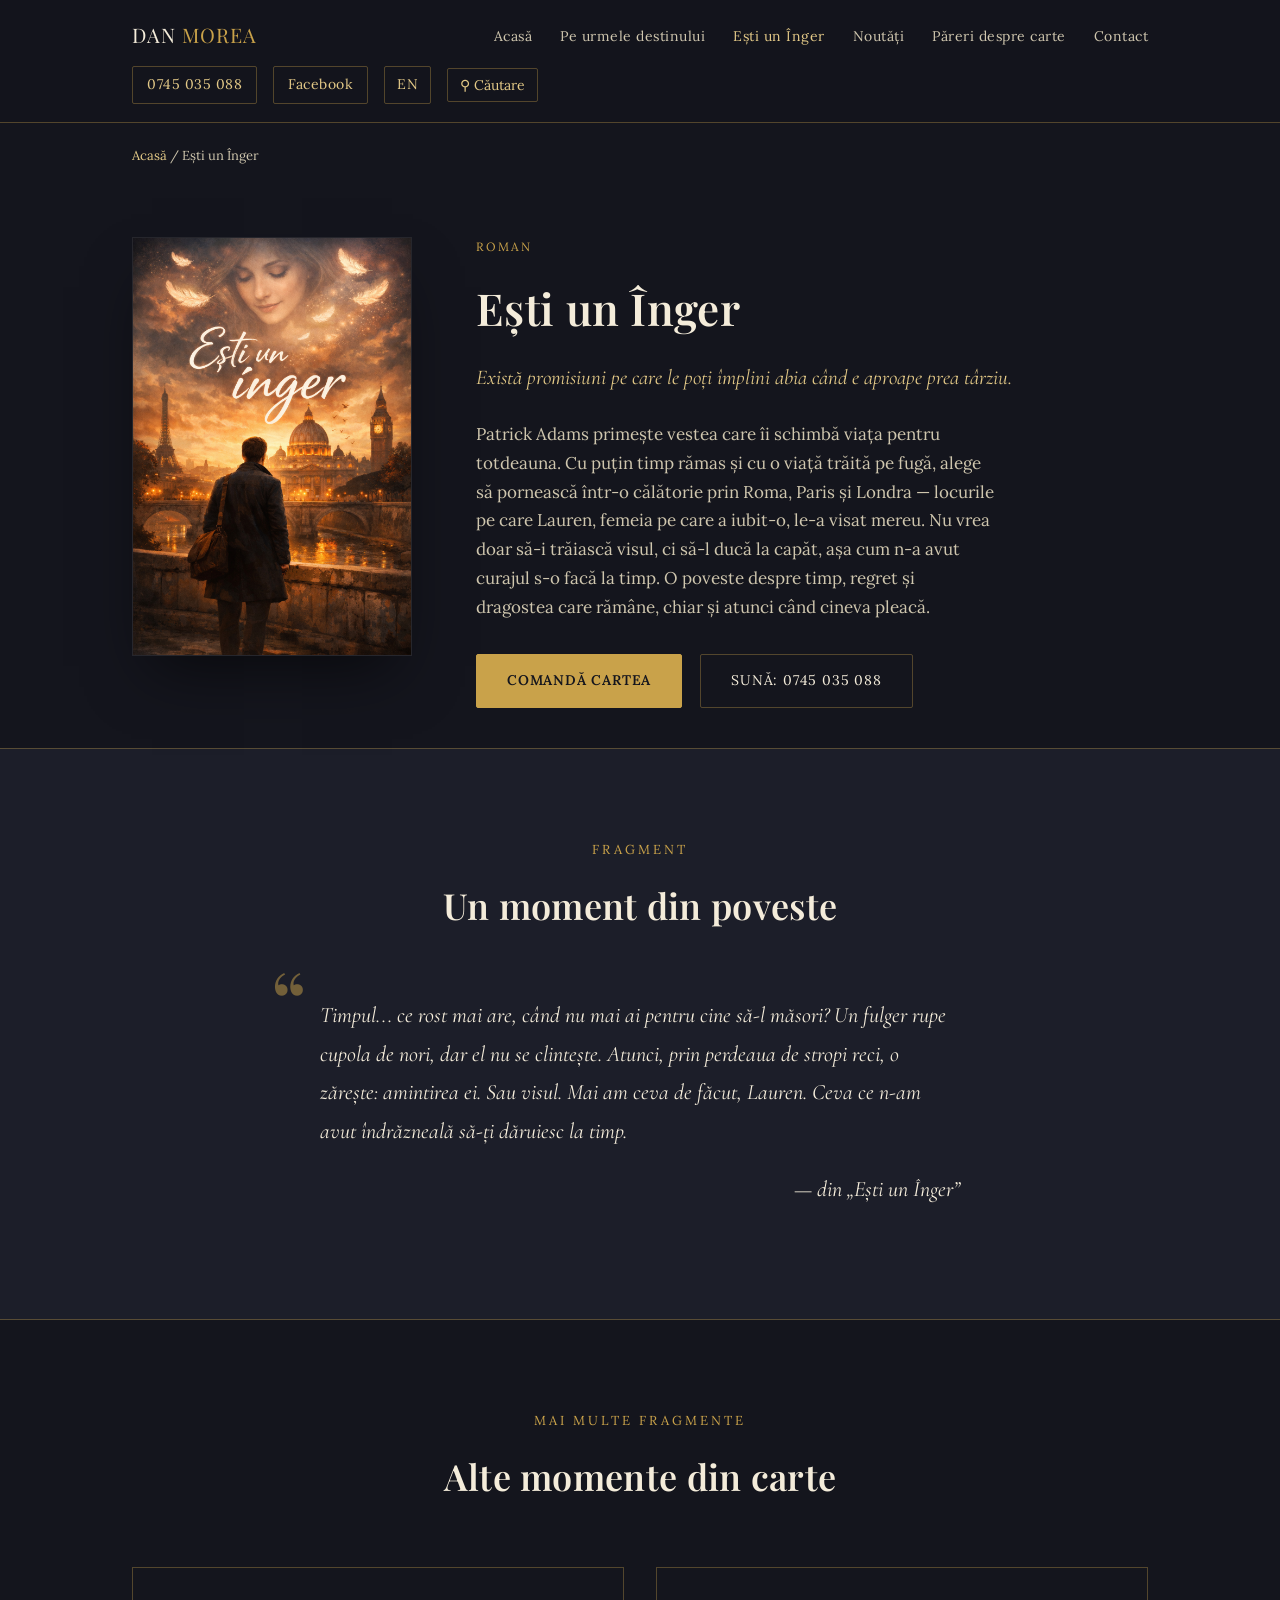
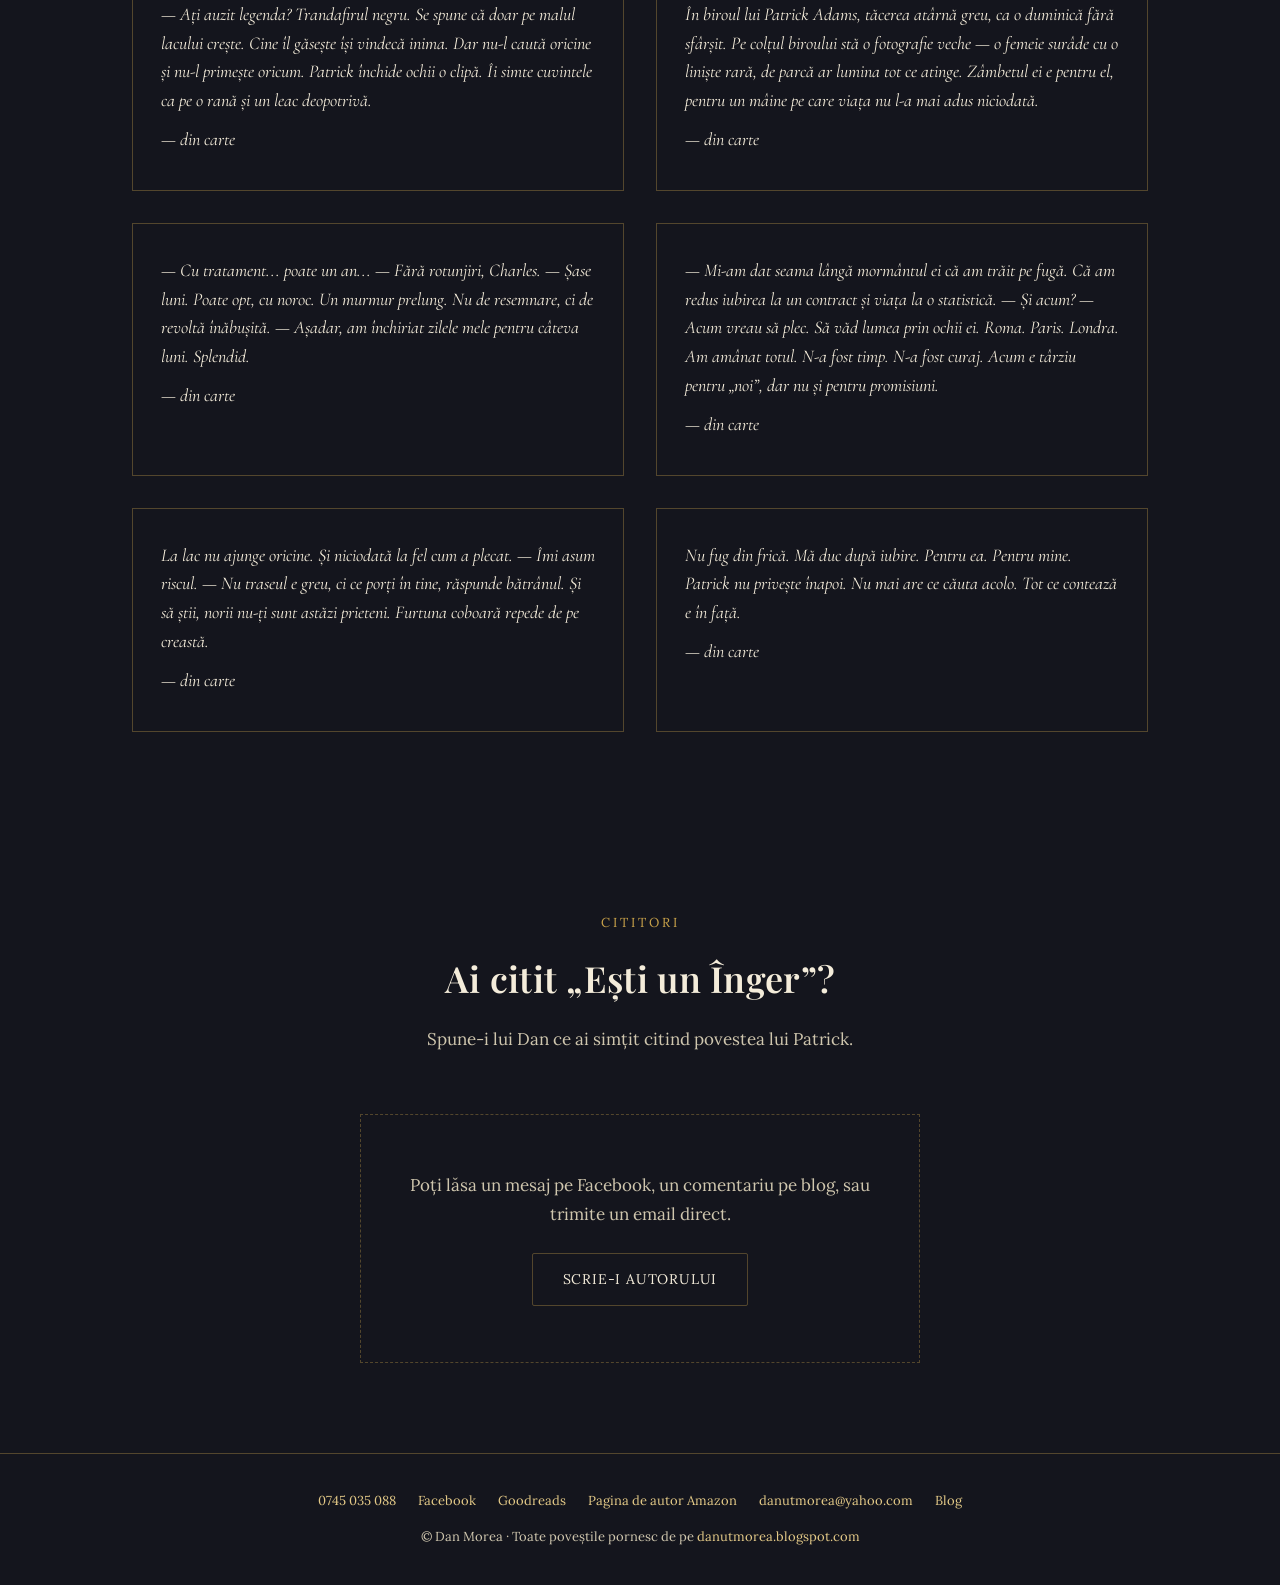
==== commit a45cfc52: "Add files via upload" ====
--- a/esti-un-inger.html
+++ b/esti-un-inger.html
@@ -33,6 +33,7 @@
     <div class="nav-icons">
       <a href="tel:0745035088" data-site="tel"><span class="site-tel-text">0745 035 088</span></a>
       <a href="https://www.facebook.com/Dan-Morea-103458004781067/" data-site="fb">Facebook</a>
+      <a href="en/you-are-an-angel.html" style="border:1px solid var(--line); padding:6px 12px; border-radius:2px; color:var(--gold-soft); font-size:14px;">EN</a>
       <div class="search-wrap">
         <button class="search-toggle" onclick="document.getElementById('search-box').classList.toggle('open'); document.getElementById('site-search-input').focus();">⚲ Căutare</button>
         <div class="search-box" id="search-box">
